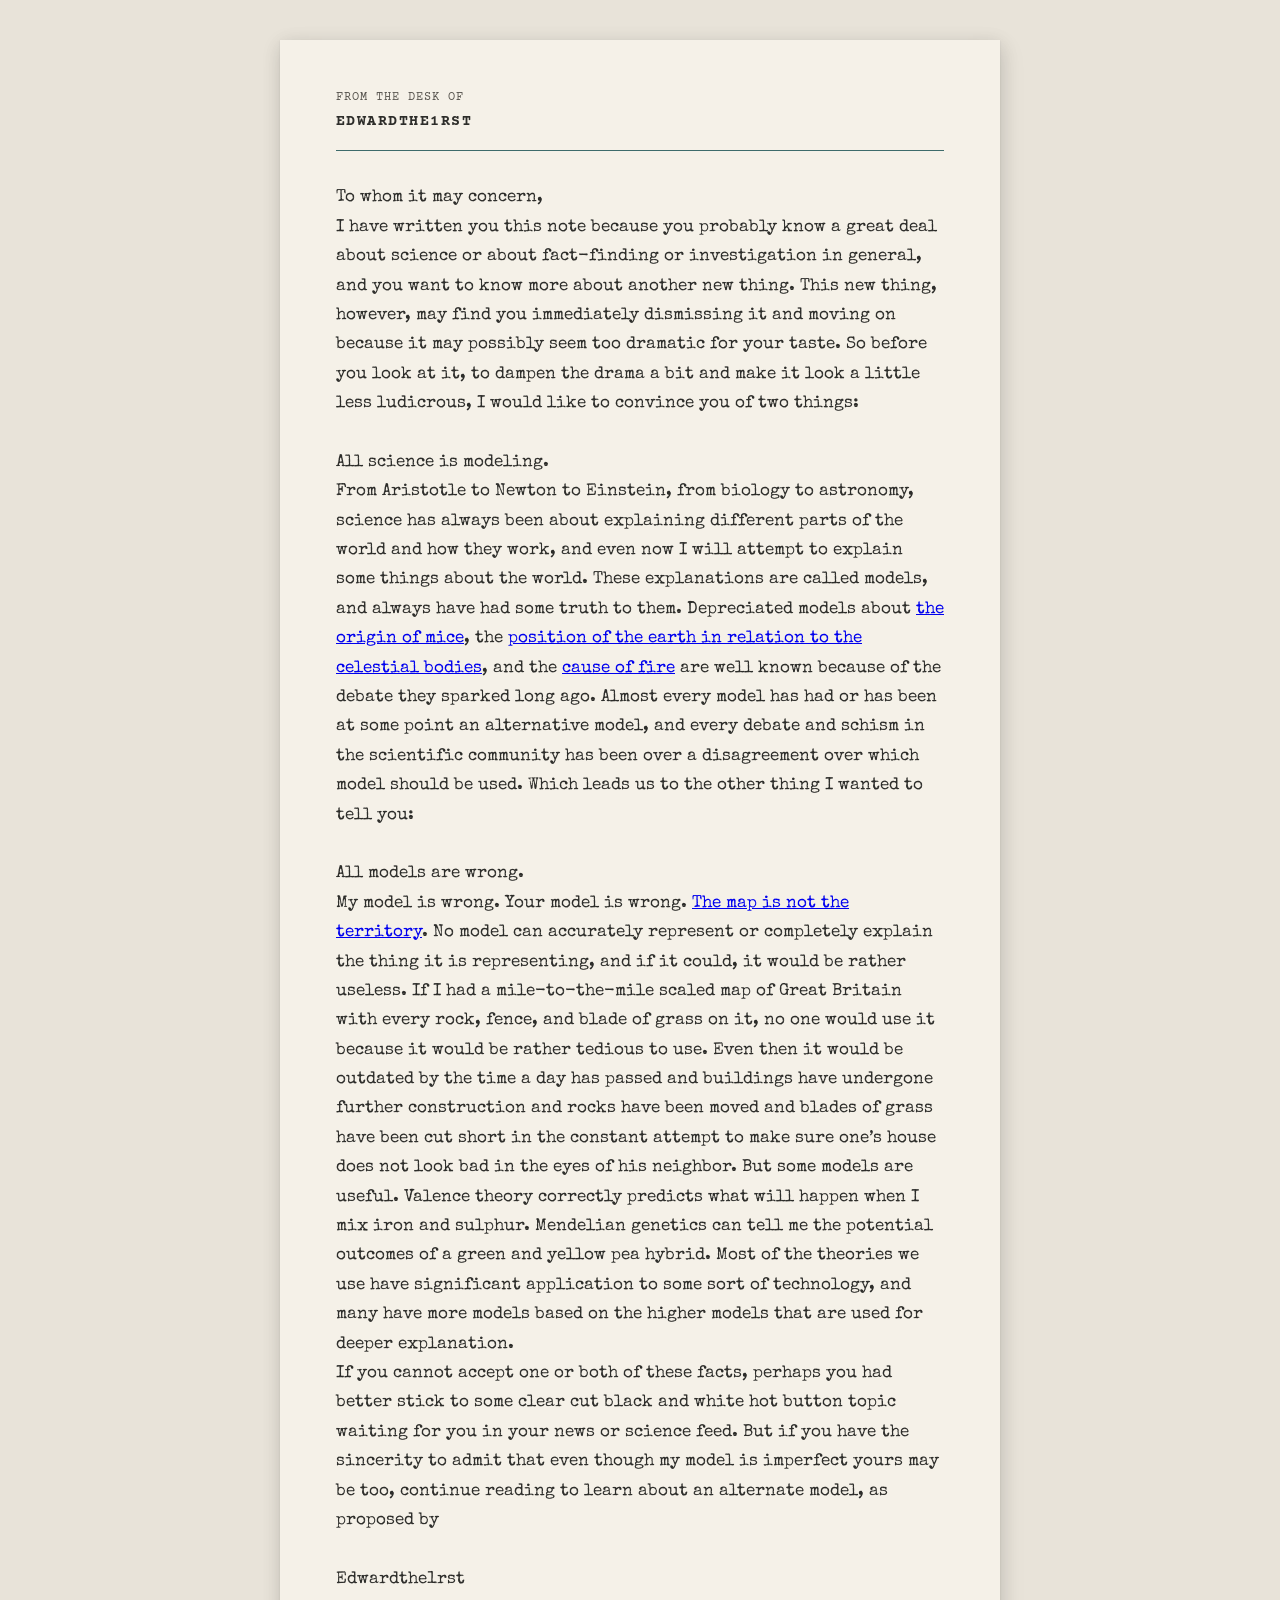
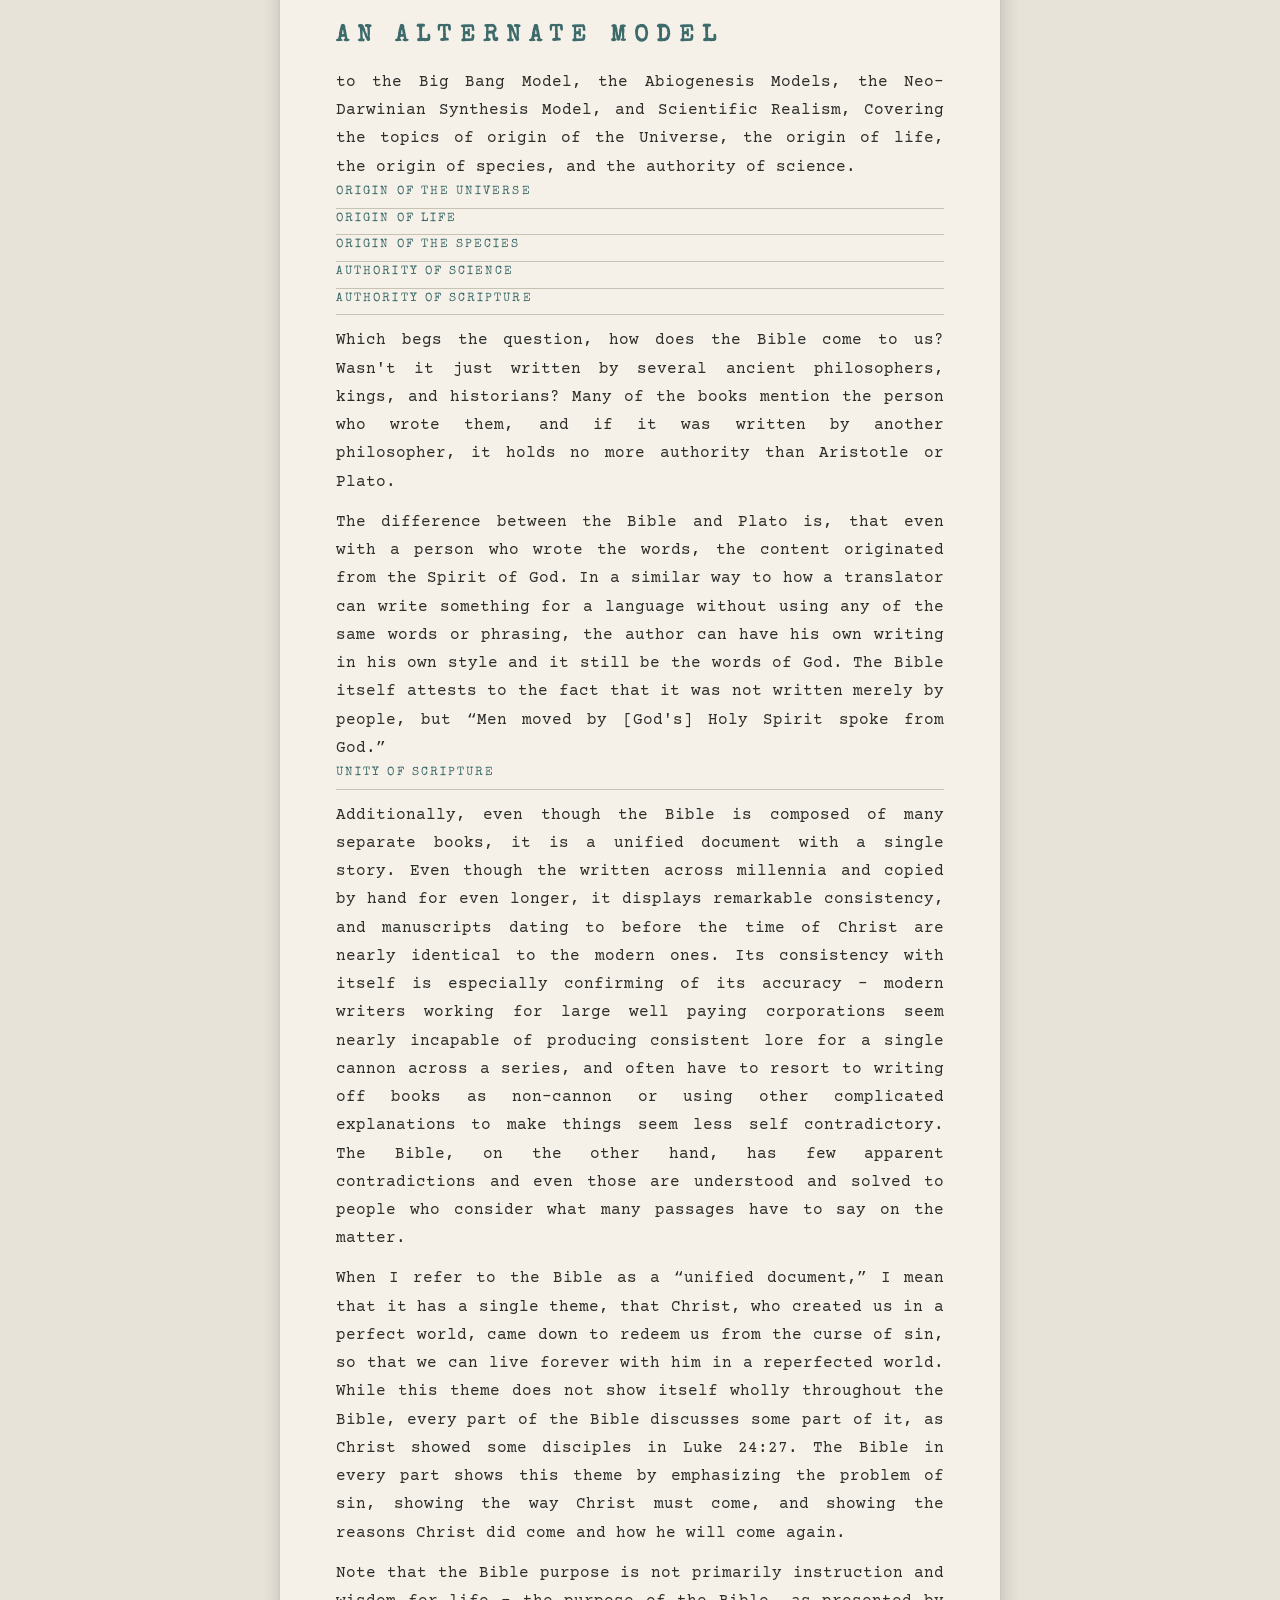
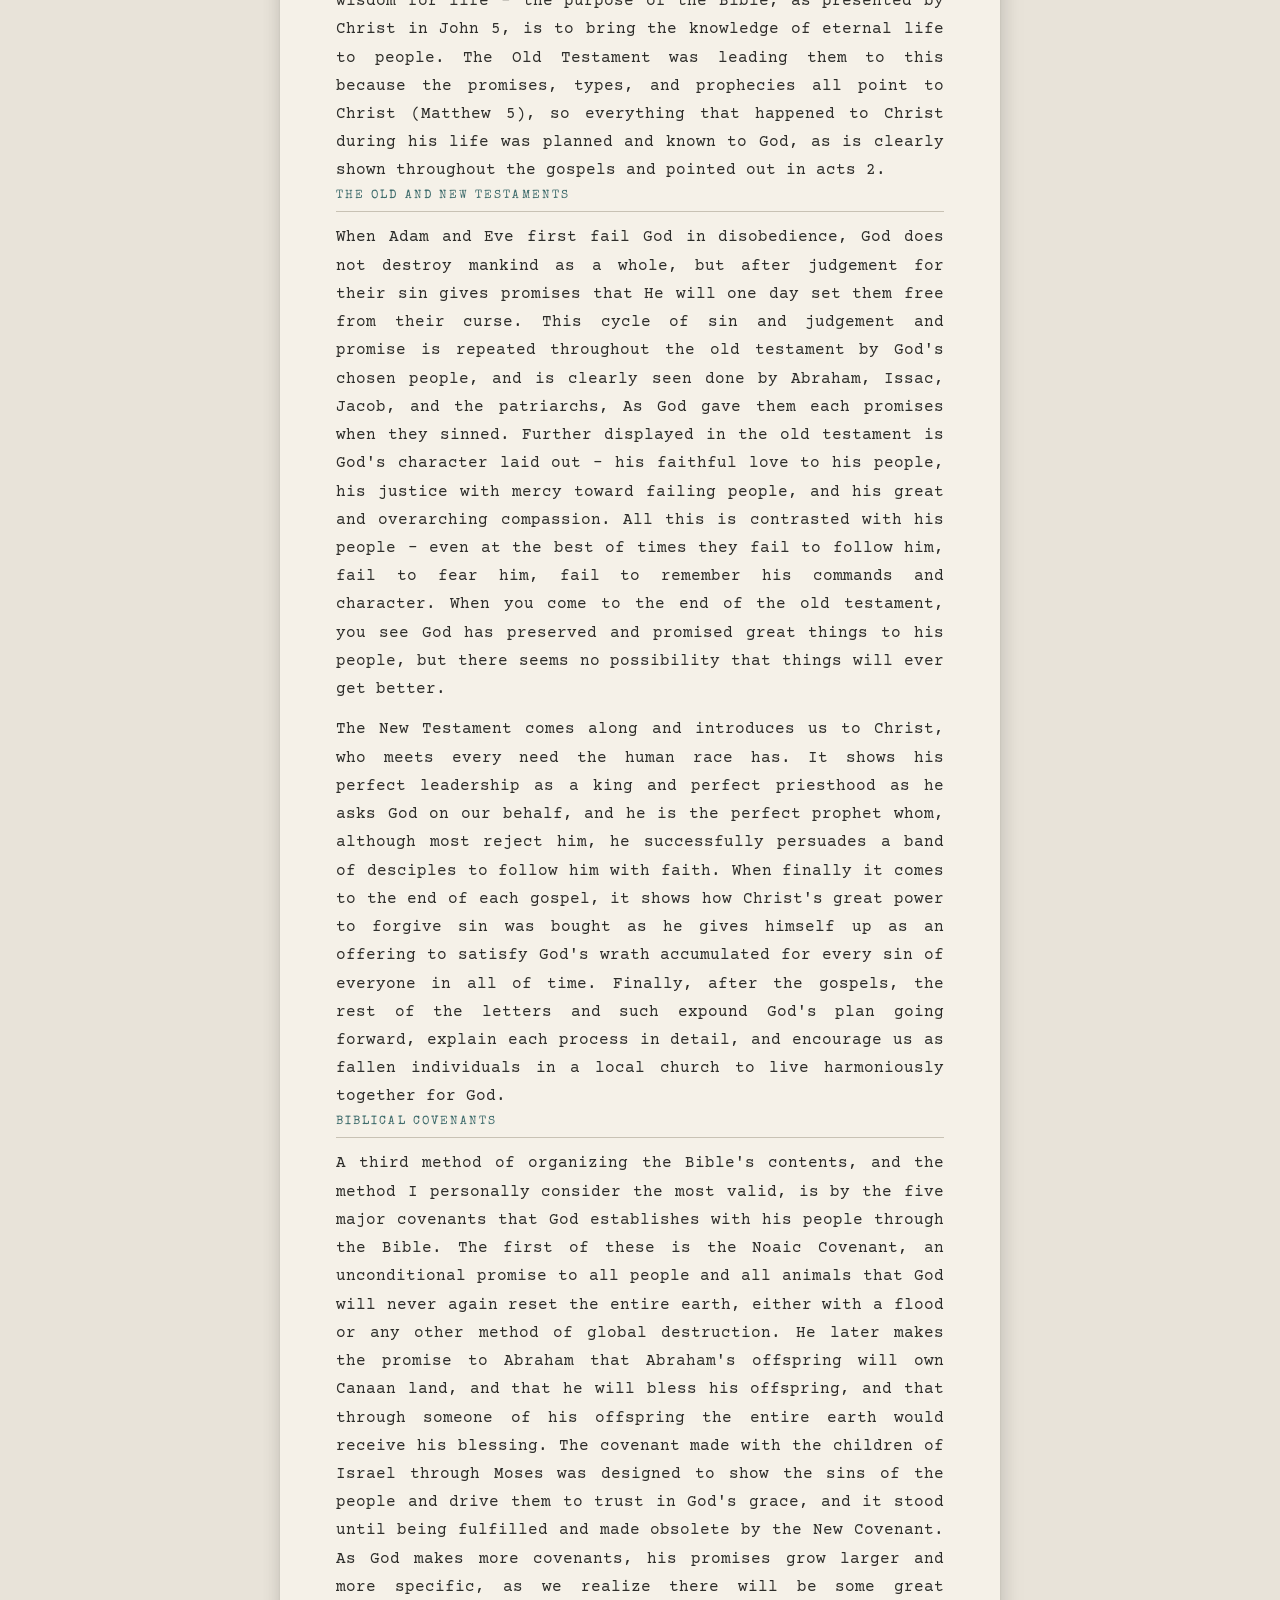
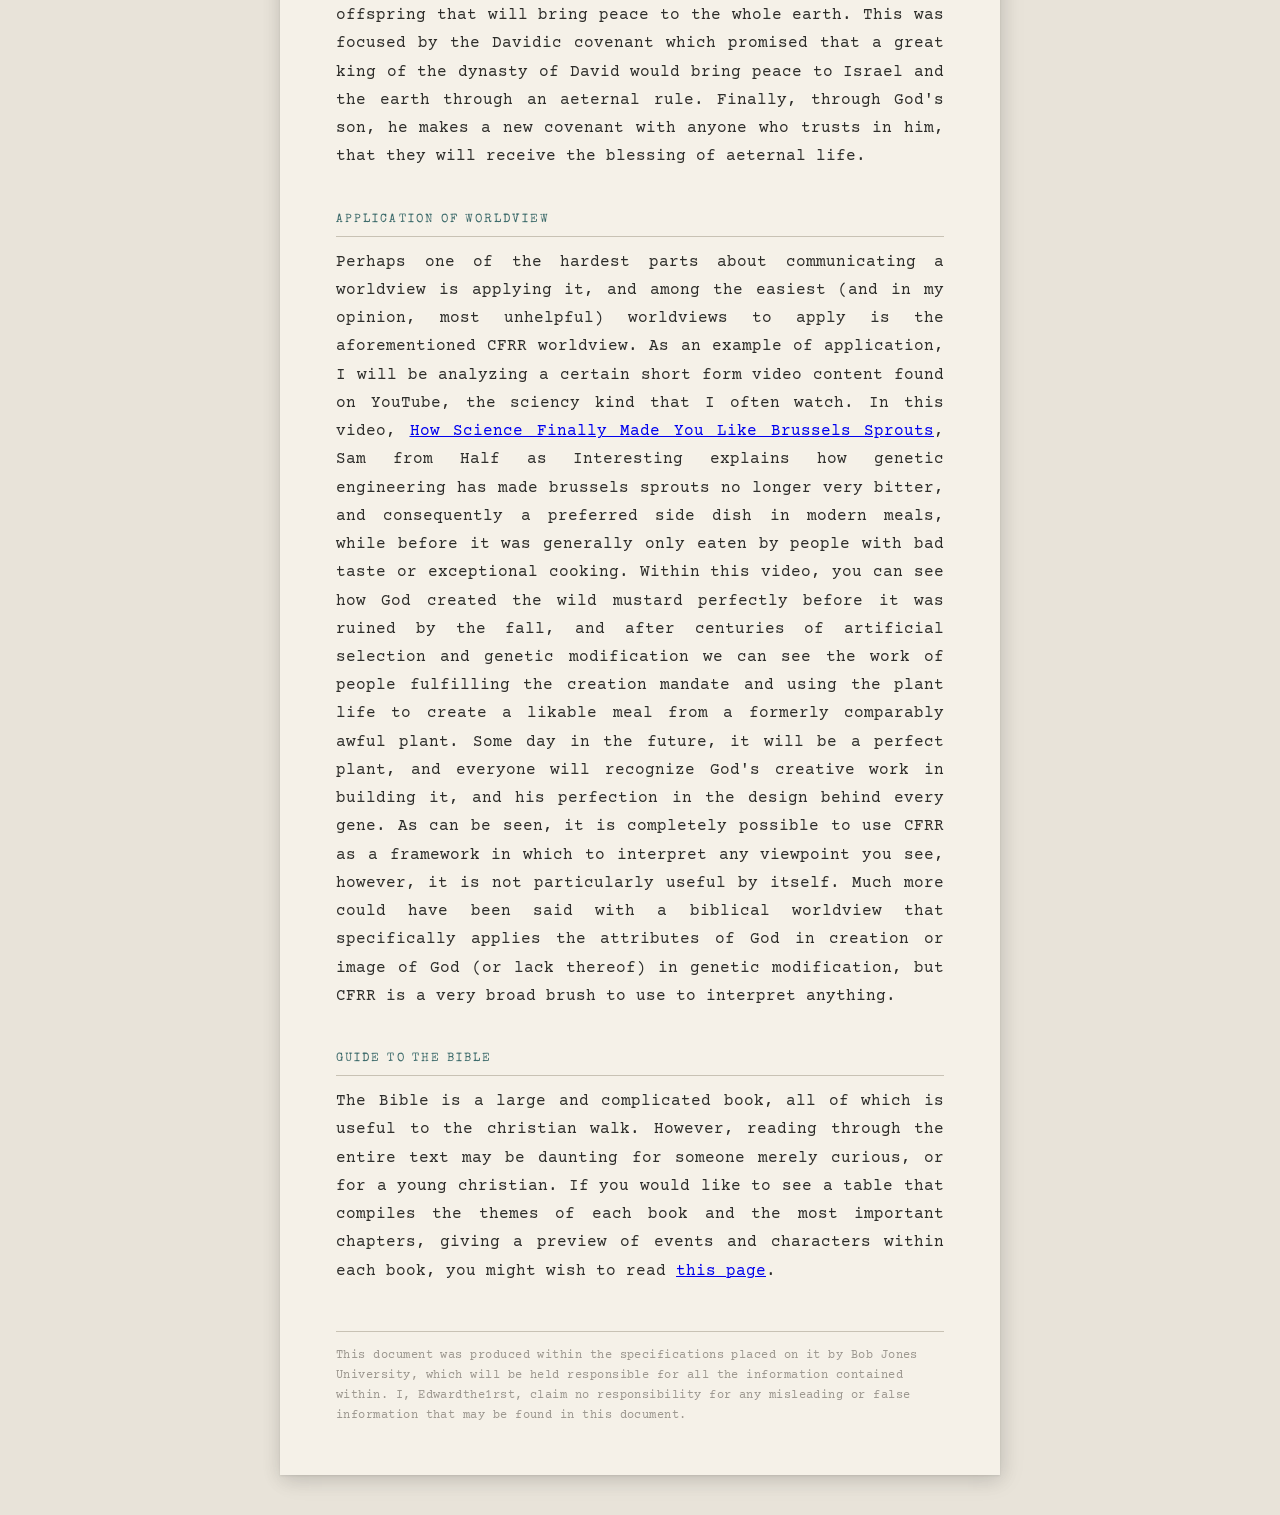
==== index.html @ edffe027 "Added Work" ====
<!DOCTYPE html>
<html lang="en">
<head>
  <meta charset="UTF-8" />
  <meta name="viewport" content="width=device-width, initial-scale=1.0" />
  <title>An Alternate Model</title>
  <link rel="stylesheet" href="stylesheet.css" />
  <link href="https://fonts.googleapis.com/css2?family=Special+Elite&family=Courier+Prime:ital,wght@0,400;0,700;1,400&display=swap" rel="stylesheet" />
</head>
<body>

  <div class="page">

    <header class="letterhead">
      <div class="letterhead-from">
        <span>From the Desk of</span>
        <strong>Edwardthe1rst</strong>
      </div>
      <div class="letterhead-rule"></div>
    </header>

    <section class="salutation">
      <p>
To whom it may concern,
<br/>
I have written you this note because you probably know a great deal about science or about fact-finding or investigation in general, 
and you want to know more about another new thing. 
This new thing, however, may find you immediately dismissing it and moving on 
because it may possibly seem too dramatic for your taste. 
So before you look at it, to dampen the drama a bit and make it look a little less ludicrous, 
I would like to convince you of two things:
<br/>
<br/>
All science is modeling. 
<br/>
From Aristotle to Newton to Einstein, from biology to astronomy, 
science has always been about explaining different parts of the world and how they work, 
and even now I will attempt to explain some things about the world. 
These explanations are called models, and always have had some truth to them. 
Depreciated models about <a href="https://en.wikipedia.org/wiki/Spontaneous_generation#Previous_beliefs">the origin of mice</a>, 
the <a href="https://en.wikipedia.org/wiki/Geocentrism">position of the earth in relation to the celestial bodies</a>, 
and the <a href="https://en.wikipedia.org/wiki/Phlogiston_theory">cause of fire</a> are well known because of the debate they sparked long ago. 
Almost every model has had or has been at some point an alternative model, 
and every debate and schism in the scientific community has been over a disagreement over 
which model should be used. Which leads us to the other thing I wanted to tell you:
<br/>
<br/>
All models are wrong.
<br/>
My model is wrong. Your model is wrong. <a href="https://en.wikipedia.org/wiki/The_map_is_not_the_territory">The map is not the territory<a/>. 
No model can accurately represent or completely explain the thing it is representing, and if it could, it would be rather useless. 
If I had a mile-to-the-mile scaled map of Great Britain with every rock, fence, and blade of grass on it, no one would use it because it would be rather tedious to use. 
Even then it would be outdated by the time a day has passed and buildings have undergone further construction 
and rocks have been moved and blades of grass have been cut short in the constant attempt to make sure one’s house does not look bad in the eyes of his neighbor. 
But some models are useful. Valence theory correctly predicts what will happen when I mix iron and sulphur. 
Mendelian genetics can tell me the potential outcomes of a green and yellow pea hybrid. 
Most of the theories we use have significant application to some sort of technology, 
and many have more models based on the higher models that are used for deeper explanation.
<br/>
If you cannot accept one or both of these facts, perhaps you had better stick to some 
clear cut black and white hot button topic waiting for you in your news or science feed. 
But if you have the sincerity to admit that even though my model is imperfect yours may be too, 
continue reading to learn about an alternate model, as proposed by
<br/>
<br/>
Edwardthe1rst
        </p>
    </section>

    <main class="body-content">

      <!-- ─── Opening Paragraph ─────────────────────────────────── -->
      <article class="section">
        <h2 class="global-header"><strong>An Alternate Model</strong></h2>
        <p>
          to the Big Bang Model, the Abiogenesis Models, the Neo-Darwinian Synthesis Model, 
          and Scientific Realism, Covering the topics of origin of the Universe, 
          the origin of life, the origin of species, and the authority of science.        
        </p>
      </article>
      <article class="section">
        <h2 class="section-header">Origin of the Universe</h2>
      </article>
      <article class="section">
        <h2 class="section-header">Origin of Life</h2>
      </article>
      <article class="section">
        <h2 class="section-header">Origin of the Species</h2>
      </article>
      <article class="section">
        <h2 class="section-header">Authority of Science</h2>
      </article>

      <article class="section">
        <h2 class="section-header">Authority of Scripture</h2>
        <p>
          Which begs the question, how does the Bible come to us? 
          Wasn't it just written by several ancient philosophers, kings, and historians? 
          Many of the books mention the person who wrote them, and if it was written by another philosopher, 
          it holds no more authority than Aristotle or Plato.
        </p>
        <p>
          The difference between the Bible and Plato is, that even with a person who wrote the words, 
          the content originated from the Spirit of God. In a similar way to how a translator can write something for a language 
          without using any of the same words or phrasing, the author can have his own writing in his own style and it still be the words of God. 
          The Bible itself attests to the fact that it was not written merely by people, but “Men moved by [God's] Holy Spirit spoke from God.”
        </p>
      </article>

      <!-- ─── Section Two ───────────────────────────────────────── -->
      <article class="section">
        <h2 class="section-header">Unity of Scripture</h2>
        <p>
          Additionally, even though the Bible is composed of many separate books, it is a unified document with a single story. 
          Even though the written across millennia and copied by hand for even longer, it displays remarkable consistency, 
          and manuscripts dating to before the time of Christ are nearly identical to the modern ones. 
          Its consistency with itself is especially confirming of its accuracy - modern writers working for 
          large well paying corporations seem nearly incapable of producing consistent lore for a single cannon across a series, 
          and often have to resort to writing off books as non-cannon or using other complicated explanations to make things seem less self contradictory. 
          The Bible, on the other hand, has few apparent contradictions and even those are understood and 
          solved to people who consider what many passages have to say on the matter.
        </p>
        <p>
          When I refer to the Bible as a “unified document,” I mean that it has a single theme, that Christ, 
          who created us in a perfect world, came down to redeem us from the curse of sin, so that we can live forever with him in a reperfected world. 
          While this theme does not show itself wholly throughout the Bible, every part of the Bible discusses some part of it, 
          as Christ showed some disciples in Luke 24:27. The Bible in every part shows this theme by emphasizing the problem of sin, 
          showing the way Christ must come, and showing the reasons Christ did come and how he will come again. 
        </p>
        <p>
          Note that the Bible purpose is not primarily instruction and wisdom for life - the purpose of the Bible, 
          as presented by Christ in John 5, is to bring the knowledge of eternal life to people. 
          The Old Testament was leading them to this because the promises, types, and prophecies all point to Christ (Matthew 5), 
          so everything that happened to Christ during his life was planned and known to God, as is clearly shown throughout the gospels and pointed out in acts 2.
        </p>
      </article>

      <!-- ─── Section Three ──────────────────────────────────────── -->
      <article class="section">
        <h2 class="section-header">The Old and New Testaments</h2>
        <p>
          When Adam and Eve first fail God in disobedience, God does not destroy mankind as a whole, 
          but after judgement for their sin gives promises that He will one day set them free from their curse. 
          This cycle of sin and judgement and promise is repeated throughout the old testament by God's chosen people, 
          and is clearly seen done by Abraham, Issac, Jacob, and the patriarchs, As God gave them each promises when they sinned. 
          Further displayed in the old testament is God's character laid out - his faithful love to his people, 
          his justice with mercy toward failing people, and his great and overarching compassion. 
          All this is contrasted with his people - even at the best of times they fail to follow him, fail to fear him, 
          fail to remember his commands and character. When you come to the end of the old testament, 
          you see God has preserved and promised great things to his people, but there seems no possibility that things will ever get better.
        </p>
        <p>
          The New Testament comes along and introduces us to Christ, who meets every need the human race has. 
          It shows his perfect leadership as a king and perfect priesthood as he asks God on our behalf, and he is the perfect prophet whom, 
          although most reject him, he successfully persuades a band of desciples to follow him with faith. When finally it comes to the end of each gospel, 
          it shows how Christ's great power to forgive sin was bought as he gives himself up as an offering to satisfy God's wrath accumulated for every sin of everyone in all of time. 
          Finally, after the gospels, the rest of the letters and such expound God's plan going forward, explain each process in detail, 
          and encourage us as fallen individuals in a local church to live harmoniously together for God.
        </p>
      </article>

      <!-- ─── Section Four ──────────────────────────────────────── -->
      <article class="section">
        <h2 class="section-header">Biblical Covenants</h2>
        <p>
	        A third method of organizing the Bible's contents, and the method I personally consider the most valid, 
          is by the five major covenants that God establishes with his people through the Bible. 
          The first of these is the Noaic Covenant, an unconditional promise to all people and all animals that 
          God will never again reset the entire earth, either with a flood or any other method of global destruction. 
          He later makes the promise to Abraham that Abraham's offspring will own Canaan land, 
          and that he will bless his offspring, and that through someone of his offspring the entire earth would receive his blessing. 
          The covenant made with the children of Israel through Moses was designed to show the sins of the people and drive them to trust in God's grace, 
          and it stood until being fulfilled and made obsolete by the New Covenant. As God makes more covenants, his promises grow larger and more specific, 
          as we realize there will be some great offspring that will bring peace to the whole earth. 
          This was focused by the Davidic covenant which promised that a great king of the dynasty of David would bring peace 
          to Israel and the earth through an aeternal rule. Finally, through God's son, he makes a new covenant with anyone who trusts in him, 
          that they will receive the blessing of aeternal life.
        </p>
      </article>
            <article class="section">
        <h2 class="section-header">Application of Worldview</h2>
        <p>
	        Perhaps one of the hardest parts about communicating a worldview is applying it, 
          and among the easiest (and in my opinion, most unhelpful) worldviews to apply is the aforementioned CFRR worldview. 
          As an example of application, I will be analyzing a certain short form video content found on YouTube, the sciency kind that I often watch. 
          In this video, <a href="https://www.youtube.com/watch?v=K4fIBhpL1Fo" savefrom_lm="0">How Science Finally Made You Like Brussels Sprouts</a>, 
          Sam from Half as Interesting explains how genetic engineering has made brussels sprouts no longer very bitter, 
          and consequently a preferred side dish in modern meals, while before it was generally only eaten by people with bad taste or exceptional cooking. 
          Within this video, you can see how God created the wild mustard perfectly before it was ruined by the fall, and after centuries of artificial selection and 
          genetic modification we can see the work of people fulfilling the creation mandate and using the plant life to create a likable meal from a formerly comparably awful plant. 
          Some day in the future, it will be a perfect plant, and everyone will recognize God's creative work in building it, and his perfection in the design behind every gene. 
          As can be seen, it is completely possible to use CFRR as a framework in which to interpret any viewpoint you see, however, it is not particularly useful by itself. 
          Much more could have been said with a biblical worldview that specifically applies the attributes of God in creation or image of God (or lack thereof) in genetic modification, 
          but CFRR is a very broad brush to use to interpret anything.
        </p>
      </article>
      <article class="section">
        <h2 class="section-header">Guide to the Bible</h2>
        <p>
          The Bible is a large and complicated book, all of which is useful to the christian walk. However, reading through the entire text may be daunting for someone merely curious, or for a young christian.
          If you would like to see a table that compiles the themes of each book and the most important chapters, giving a preview of events and characters within each book, you might wish to read <a href="books.html">this page</a>.
        </p>
      </article>
    </main>

    <footer class="sign-off">
      <div class="footer-rule"></div>
      <p class="footer-note">This document was produced within the specifications placed on it by Bob Jones University, which will be held responsible for all the information contained within. I, Edwardthe1rst, claim no responsibility for any misleading or false information that may be found in this document.</p>
    </footer>

  </div>

</body>
</html>
---- stylesheet.css ----
/* ============================================================
   stylesheet.css
   Typewritten Letter Template
   Palette: warm off-white page · slate-teal accents · dusty ink
   ============================================================ */

/* ── Google Fonts fallback note ─────────────────────────────
   Primary: Special Elite (headers, salutation)
   Body:    Courier Prime (body text)
   Both imported via <link> in the HTML.
   ──────────────────────────────────────────────────────────── */

/* ── Custom Properties ───────────────────────────────────── */
:root {
  --color-page:        #f5f1e8;   /* warm off-white — aged paper, not yellow */
  --color-ink:         #2d2d2a;   /* near-black with a warm tint */
  --color-ink-muted:   #5a5751;   /* mid-tone for secondary text */
  --color-ink-faint:   #9a958d;   /* light rules and metadata */
  --color-accent:      #3d6b6b;   /* slate-teal — readable, not overpowering */
  --color-accent-mid:  #5e9090;   /* lighter accent for hover / rules */
  --color-rule:        #c8c2b4;   /* divider lines */

  --font-type:   'Special Elite', 'Courier New', monospace;
  --font-body:   'Courier Prime', 'Courier New', monospace;

  --page-max:    720px;
  --page-pad-v:  3rem;
  --page-pad-h:  3.5rem;
  --section-gap: 2.4rem;
}

/* ── Reset & Base ────────────────────────────────────────── */
*, *::before, *::after {
  box-sizing: border-box;
  margin: 0;
  padding: 0;
}

html {
  font-size: 16px;
}

body {
  background-color: #e8e3d9;   /* slightly darker than page — simulate desk */
  color: var(--color-ink);
  font-family: var(--font-body);
  line-height: 1.75;
  padding: 2.5rem 1rem;
  min-height: 100vh;
}

/* ── Page ────────────────────────────────────────────────── */
.page {
  background-color: var(--color-page);
  max-width: var(--page-max);
  margin: 0 auto;
  padding: var(--page-pad-v) var(--page-pad-h);

  /* subtle paper edge */
  box-shadow:
    0 1px 2px rgba(0,0,0,0.08),
    0 4px 18px rgba(0,0,0,0.12),
    4px 6px 24px rgba(0,0,0,0.07);
}

/* ── Letterhead ──────────────────────────────────────────── */
.letterhead {
  margin-bottom: 2rem;
}

.letterhead-from {
  display: flex;
  flex-direction: column;
  gap: 0.15rem;
  font-family: var(--font-body);
  font-size: 0.78rem;
  color: var(--color-ink-muted);
  text-transform: uppercase;
  letter-spacing: 0.08em;
  line-height: 1.5;
}

.letterhead-from strong {
  font-size: 0.92rem;
  color: var(--color-ink);
  font-weight: 700;
  letter-spacing: 0.1em;
  margin-top: 0.1rem;
}

.letterhead-rule {
  margin-top: 1.1rem;
  border: none;
  border-top: 1.5px solid var(--color-accent);
  width: 100%;
}

/* ── Salutation ──────────────────────────────────────────── */
.salutation {
  margin: 1.8rem 0 1.4rem;
}

.salutation p {
  font-family: var(--font-type);
  font-size: 1.05rem;
  color: var(--color-ink);
}

/* ── Body Content ────────────────────────────────────────── */
.body-content {
  display: flex;
  flex-direction: column;
  gap: var(--section-gap);
}

/* Section header — the slight header per paragraph group */
.global-header {
  font-family: var(--font-type);
  font-size: 1.44rem;
  font-weight: 800;
  text-transform: uppercase;
  letter-spacing: 0.36em;
  color: var(--color-accent);
}

/* ── Individual Section ──────────────────────────────────── */
.section {
  display: flex;
  flex-direction: column;
  gap: 0.75rem;
}

/* Section header — the slight header per paragraph group */
.section-header {
  font-family: var(--font-type);
  font-size: 0.72rem;
  font-weight: 400;
  text-transform: uppercase;
  letter-spacing: 0.18em;
  color: var(--color-accent);
  padding-bottom: 0.35rem;
  border-bottom: 1px solid var(--color-rule);
}

/* Body paragraphs */
.section p {
  font-family: var(--font-body);
  font-size: 0.97rem;
  color: var(--color-ink);
  line-height: 1.82;
  text-align: justify;
  hyphens: auto;
}

/* ── Sign-off & Footer ───────────────────────────────────── */
.sign-off {
  margin-top: 2.8rem;
}

.sign-off > p:first-child {
  font-family: var(--font-body);
  font-size: 0.97rem;
  color: var(--color-ink);
  margin-bottom: 1.4rem;
}

.signature {
  font-family: var(--font-type);
  font-size: 1.25rem;
  color: var(--color-ink);
  letter-spacing: 0.04em;
  margin-bottom: 0.2rem;
}

.signature-title {
  font-family: var(--font-body);
  font-size: 0.8rem;
  color: var(--color-ink-muted);
  text-transform: uppercase;
  letter-spacing: 0.1em;
  margin-bottom: 1.8rem;
}

.footer-rule {
  border: none;
  border-top: 1px solid var(--color-rule);
  margin-bottom: 0.9rem;
}

.footer-note {
  font-family: var(--font-body);
  font-size: 0.72rem;
  color: var(--color-ink-faint);
  letter-spacing: 0.04em;
}

/* ── Responsive ──────────────────────────────────────────── */
@media (max-width: 600px) {
  :root {
    --page-pad-v: 2rem;
    --page-pad-h: 1.5rem;
  }

  body {
    padding: 0;
  }

  .page {
    box-shadow: none;
  }
}

/* ── Print ───────────────────────────────────────────────── */
@media print {
  body {
    background: white;
    padding: 0;
  }

  .page {
    box-shadow: none;
    max-width: 100%;
    padding: 1.5cm 2cm;
  }
}
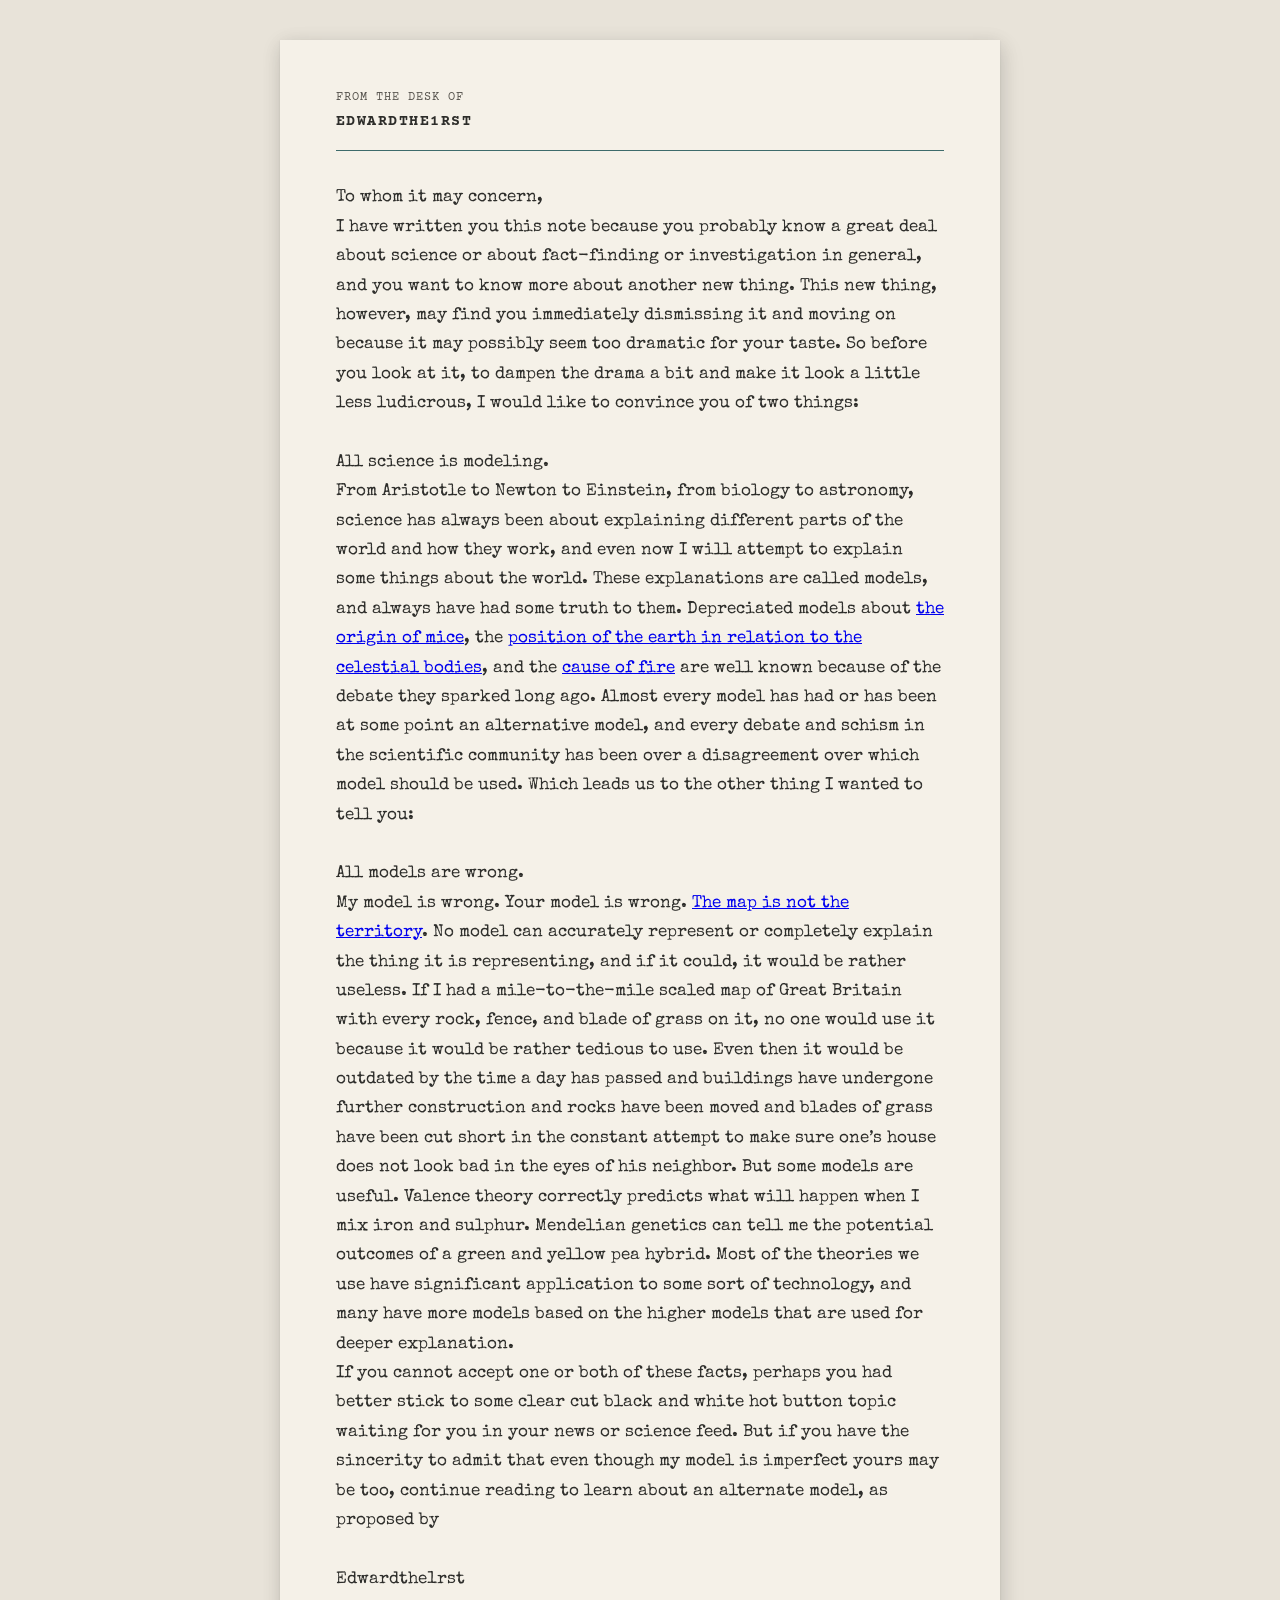
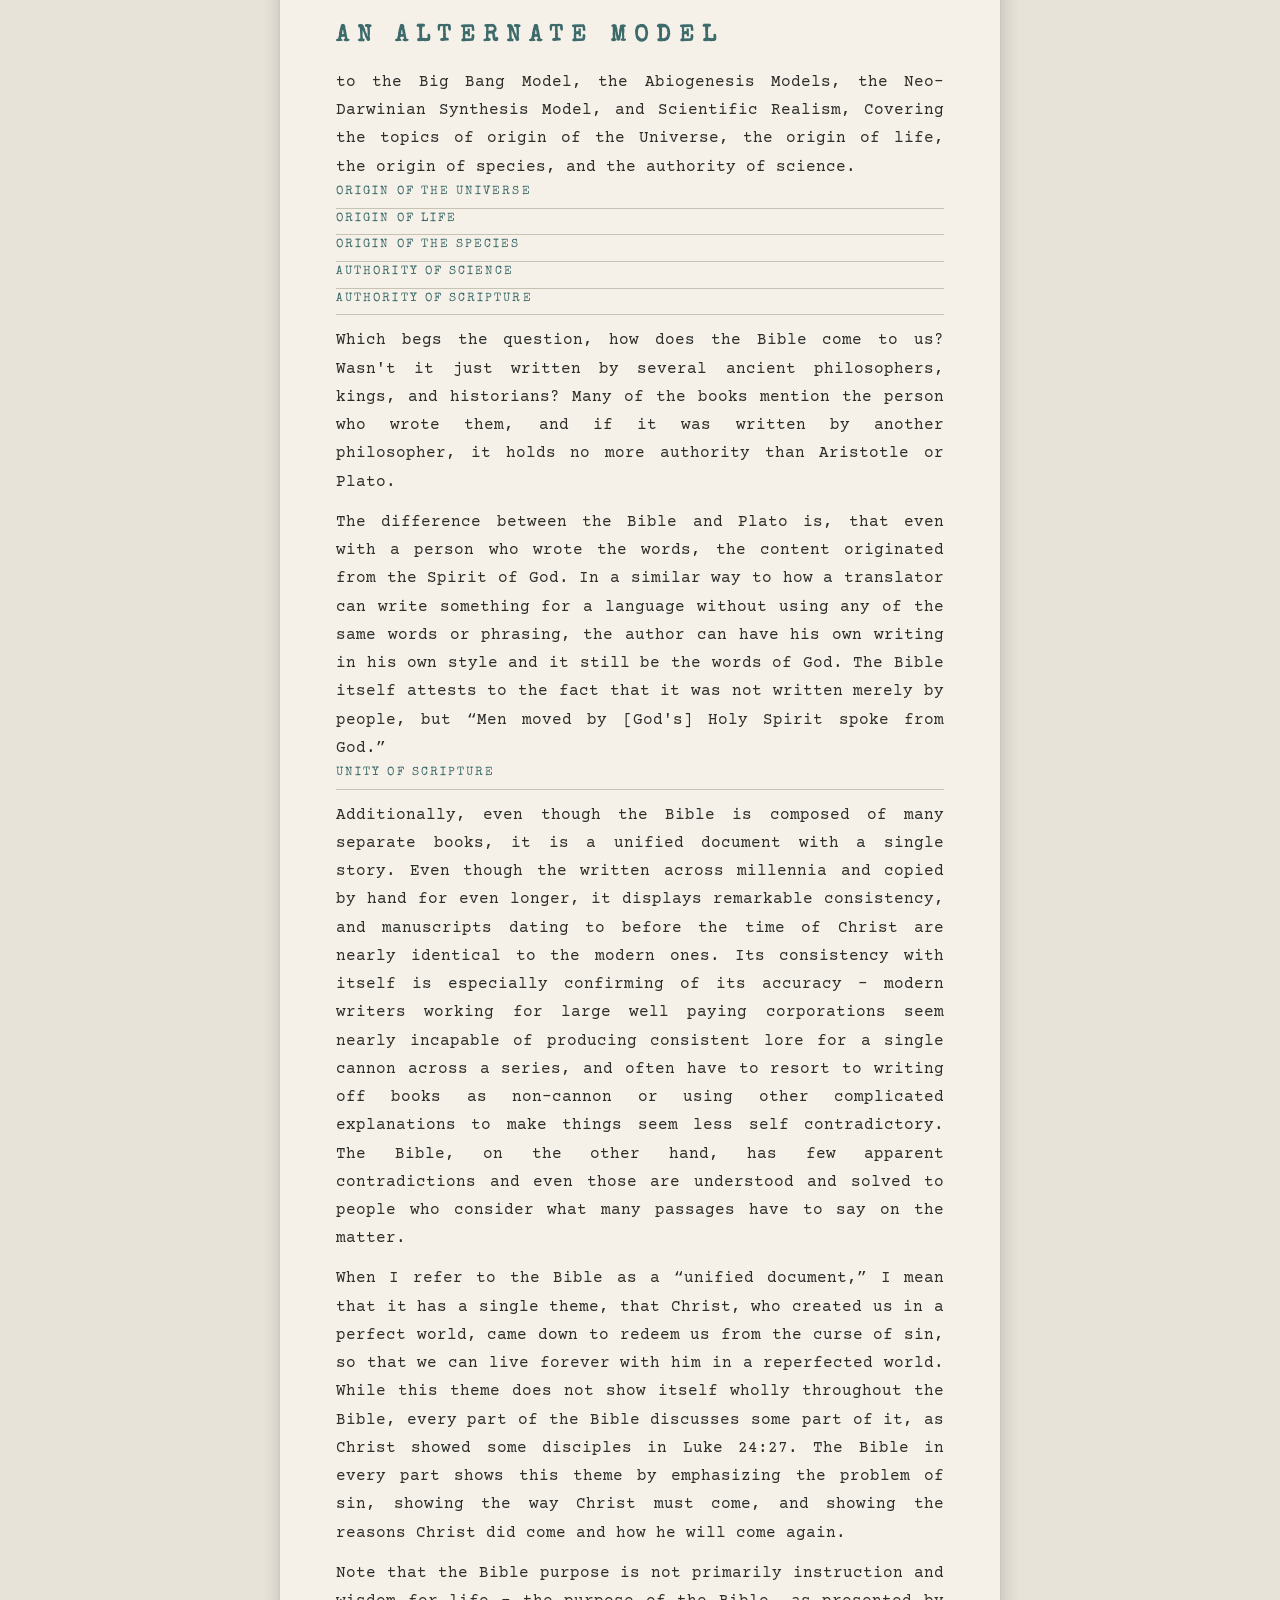
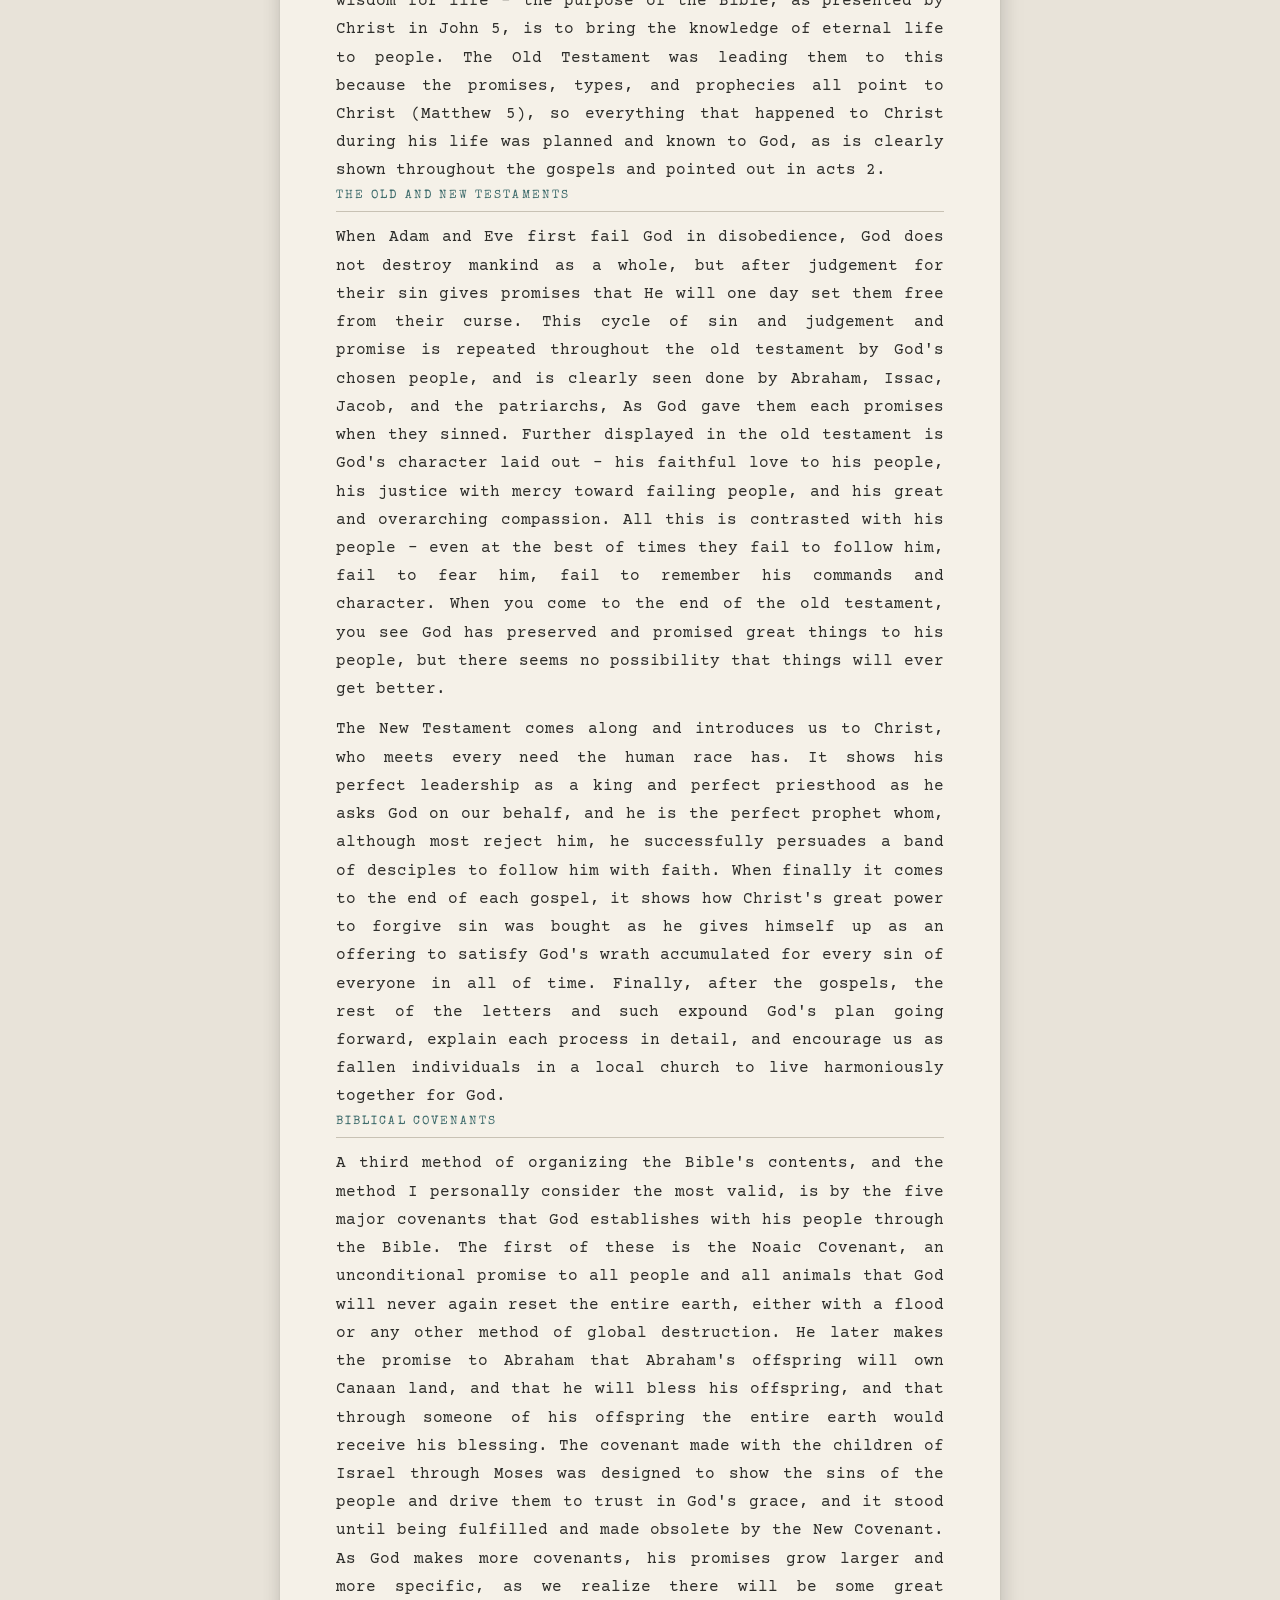
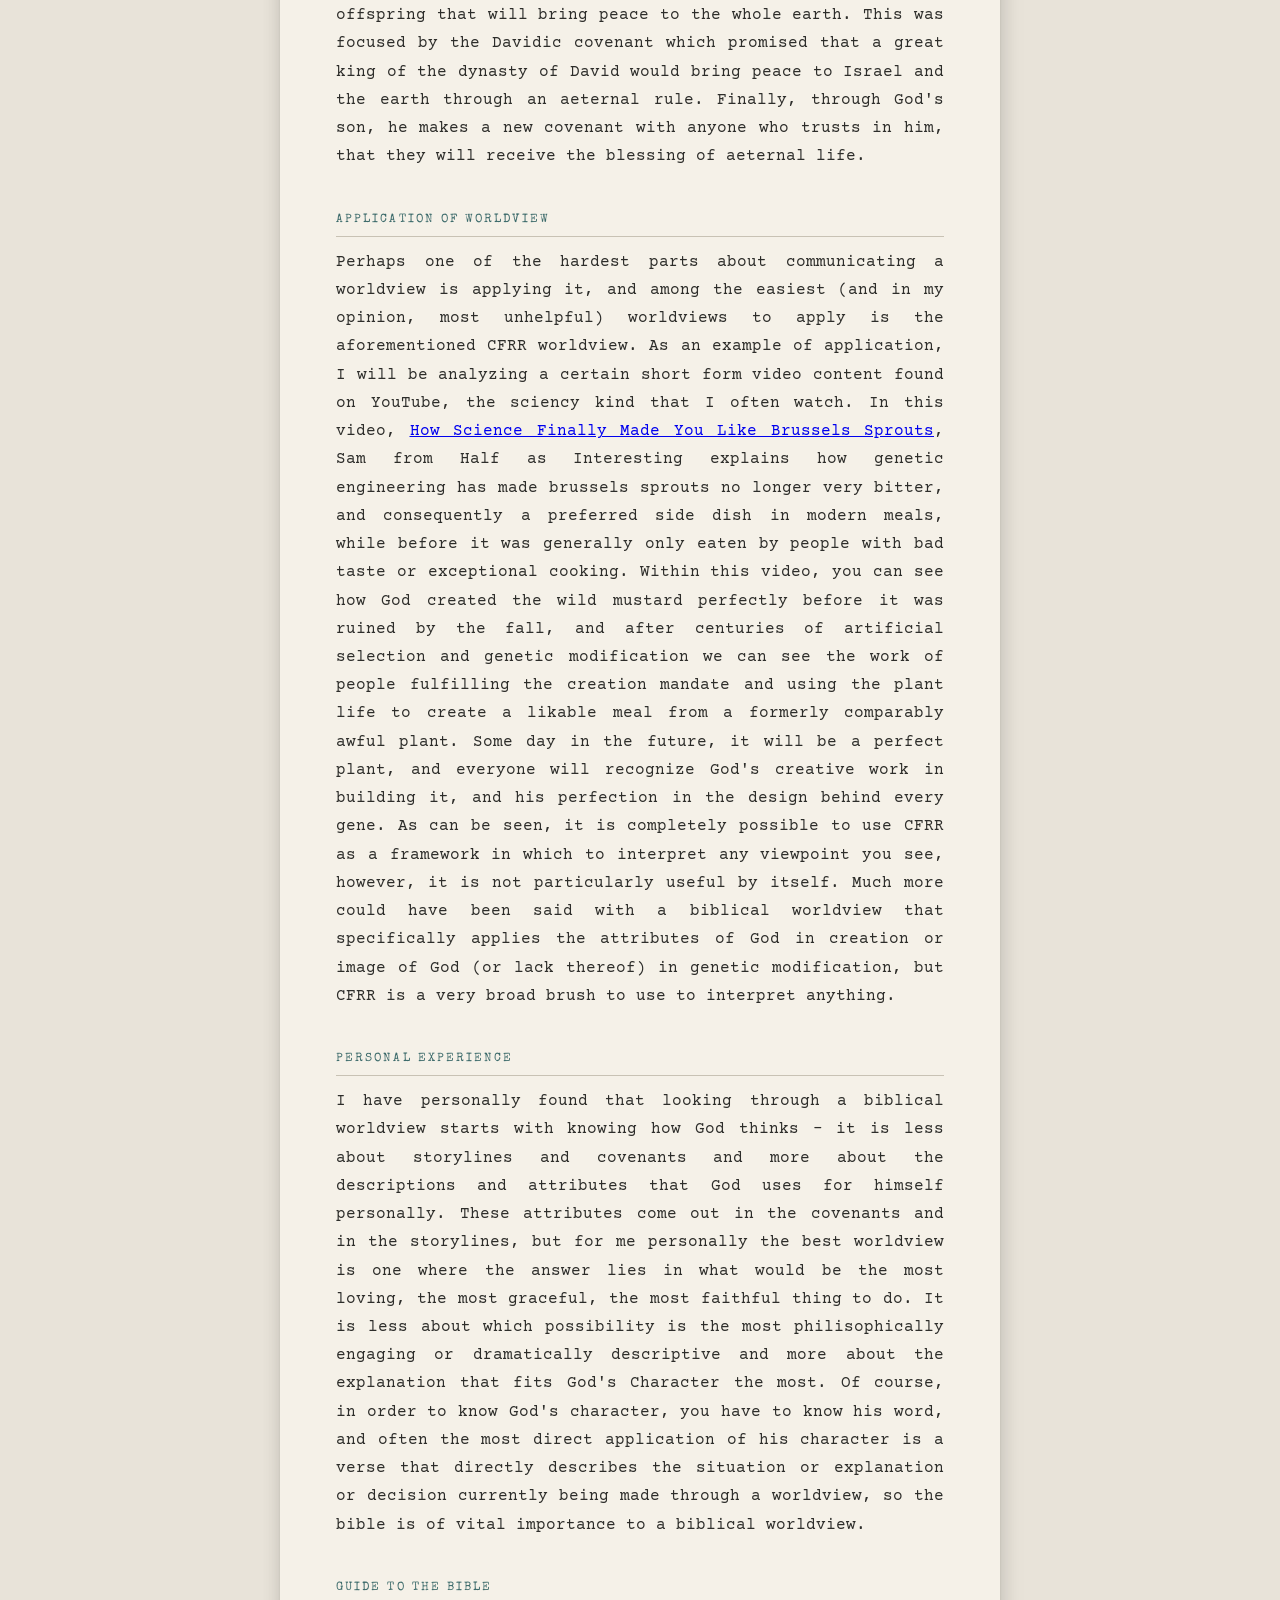
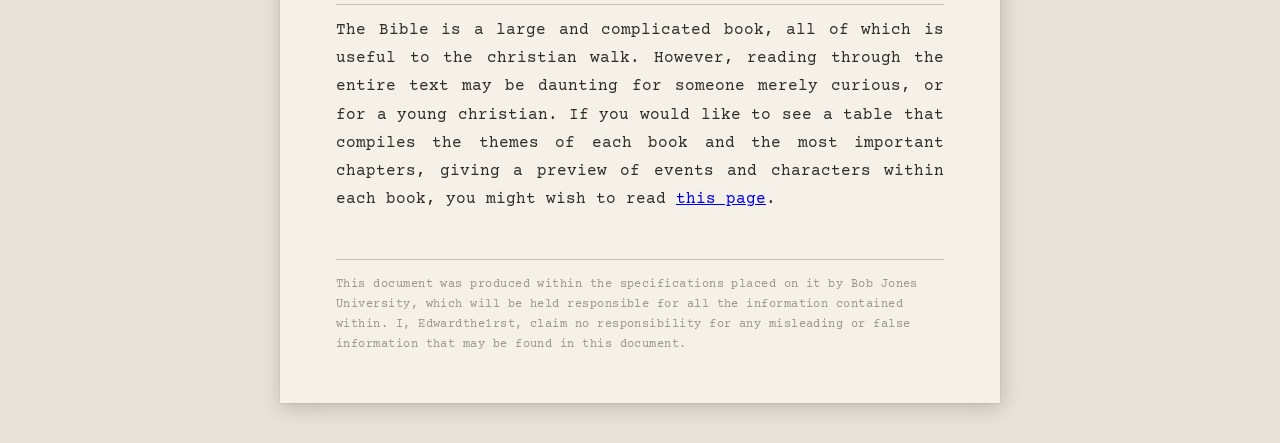
==== commit 1a04a35a: "Add Personal Experience section to index.html Added a new section on Personal Experience to discuss " ====
--- a/index.html
+++ b/index.html
@@ -177,7 +177,7 @@
           that they will receive the blessing of aeternal life.
         </p>
       </article>
-            <article class="section">
+      <article class="section">
         <h2 class="section-header">Application of Worldview</h2>
         <p>
 	        Perhaps one of the hardest parts about communicating a worldview is applying it, 
@@ -194,6 +194,17 @@
           but CFRR is a very broad brush to use to interpret anything.
         </p>
       </article>
+	  <article class="section">
+        <h2 class="section-header">Personal Experience</h2>
+        <p>
+	      I have personally found that looking through a biblical worldview starts with knowing how God thinks - it is less about storylines and covenants and more about
+	      the descriptions and attributes that God uses for himself personally. These attributes come out in the covenants and in the storylines, but for me personally the
+		  best worldview is one where the answer lies in what would be the most loving, the most graceful, the most faithful thing to do. It is less about which possibility
+		  is the most philisophically engaging or dramatically descriptive and more about the explanation that fits God's Character the most. Of course, in order to know God's
+		  character, you have to know his word, and often the most direct application of his character is a verse that directly describes the situation or explanation or decision
+		  currently being made through a worldview, so the bible is of vital importance to a biblical worldview.
+        </p>
+      </article>
       <article class="section">
         <h2 class="section-header">Guide to the Bible</h2>
         <p>
@@ -211,4 +222,4 @@
   </div>
 
 </body>
-</html>+</html>
